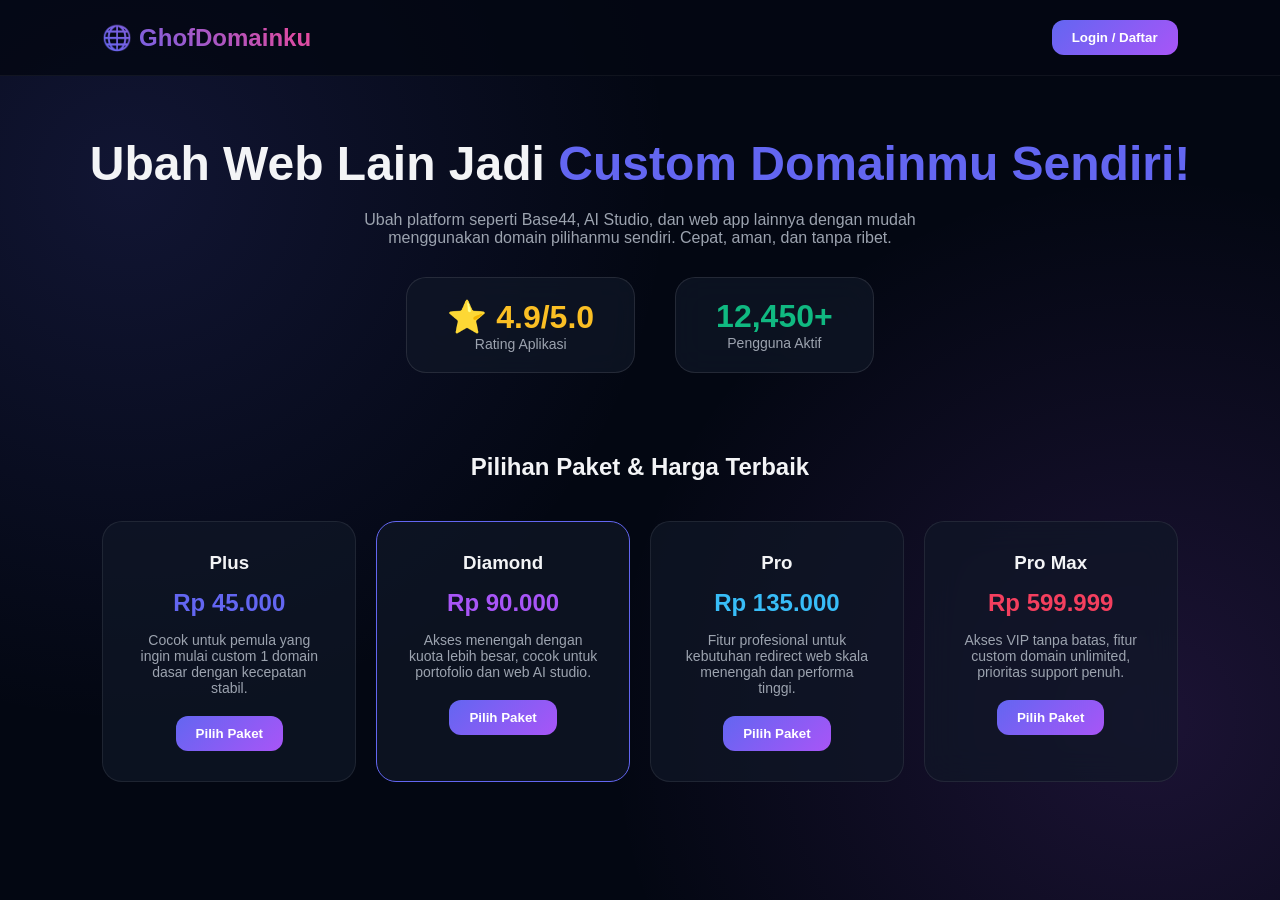
==== index.html @ a06cc6bf "Add initial HTML structure for GhofDomainku" ====
<!DOCTYPE html>
<html lang="id">
<head>
    <meta charset="UTF-8">
    <meta name="viewport" content="width=device-width, initial-scale=1.0">
    <title>GhofDomainku - Platform Custom Domain & AI Tools</title>
    <link rel="stylesheet" href="style.css">
    <link rel="manifest" href="manifest.json">
</head>
<body>

    <header>
        <div class="logo">🌐 GhofDomainku</div>
        <nav>
            <button class="btn" onclick="openAuthModal()">Login / Daftar</button>
            <button class="btn" id="installBtn" style="display:none; background:#10b981; margin-left: 10px;" onclick="installApp()">📥 Download App</button>
        </nav>
    </header>

    <!-- Hero Section -->
    <section style="text-align: center; padding: 60px 20px;" class="floating">
        <h1 style="font-size: 3rem; margin-bottom: 20px;">Ubah Web Lain Jadi <span style="color: #6366f1;">Custom Domainmu Sendiri!</span></h1>
        <p style="color: var(--text-muted); max-width: 600px; margin: 0 auto 30px;">Ubah platform seperti Base44, AI Studio, dan web app lainnya dengan mudah menggunakan domain pilihanmu sendiri. Cepat, aman, dan tanpa ribet.</p>
        
        <!-- Statistik Dinamis -->
        <div style="display: flex; justify-content: center; gap: 40px; margin-top: 30px;">
            <div class="glow-card" style="padding: 20px 40px;">
                <h3 id="statRating" style="font-size: 2rem; color: #fbbf24;">⭐ 4.9/5.0</h3>
                <p style="color: var(--text-muted); font-size: 14px;">Rating Aplikasi</p>
            </div>
            <div class="glow-card" style="padding: 20px 40px;">
                <h3 id="statUsers" style="font-size: 2rem; color: #10b981;">12,450+</h3>
                <p style="color: var(--text-muted); font-size: 14px;">Pengguna Aktif</p>
            </div>
        </div>
    </section>

    <!-- Pilihan Paket & Harga -->
    <h2 style="text-align: center; margin-top: 20px;">Pilihan Paket & Harga Terbaik</h2>
    <div class="pricing-grid">
        <div class="price-card">
            <h3>Plus</h3>
            <h2 style="color: var(--primary); margin: 15px 0;">Rp 45.000</h2>
            <p style="color: var(--text-muted); font-size: 14px; margin-bottom: 20px;">Cocok untuk pemula yang ingin mulai custom 1 domain dasar dengan kecepatan stabil.</p>
            <button class="btn" onclick="selectPackage('Plus', 45000)">Pilih Paket</button>
        </div>
        <div class="price-card" style="border-color: var(--primary);">
            <h3>Diamond</h3>
            <h2 style="color: var(--accent); margin: 15px 0;">Rp 90.000</h2>
            <p style="color: var(--text-muted); font-size: 14px; margin-bottom: 20px;">Akses menengah dengan kuota lebih besar, cocok untuk portofolio dan web AI studio.</p>
            <button class="btn" onclick="selectPackage('Diamond', 90000)">Pilih Paket</button>
        </div>
        <div class="price-card">
            <h3>Pro</h3>
            <h2 style="color: #38bdf8; margin: 15px 0;">Rp 135.000</h2>
            <p style="color: var(--text-muted); font-size: 14px; margin-bottom: 20px;">Fitur profesional untuk kebutuhan redirect web skala menengah dan performa tinggi.</p>
            <button class="btn" onclick="selectPackage('Pro', 135000)">Pilih Paket</button>
        </div>
        <div class="price-card glow-card">
            <h3>Pro Max</h3>
            <h2 style="color: #f43f5e; margin: 15px 0;">Rp 599.999</h2>
            <p style="color: var(--text-muted); font-size: 14px; margin-bottom: 20px;">Akses VIP tanpa batas, fitur custom domain unlimited, prioritas support penuh.</p>
            <button class="btn" onclick="selectPackage('Pro Max', 599999)">Pilih Paket</button>
        </div>
    </div>

    <!-- Modal Login / Register -->
    <div id="authModal" class="modal">
        <div class="modal-content">
            <h2>Masuk / Daftar Akun</h2>
            <p style="color: var(--text-muted); font-size: 13px; margin-bottom: 15px;">Masukkan Gmail aktif Anda untuk mulai menggunakan GhofDomainku.</p>
            <input type="email" id="userEmail" placeholder="nama@gmail.com">
            <input type="password" id="userPass" placeholder="Password akun">
            <button class="btn" style="width: 100%; margin-top: 10px;" onclick="handleLogin()">Masuk / Daftar</button>
            <button class="btn" style="width: 100%; margin-top: 10px; background: #334155;" onclick="closeAuthModal()">Tutup</button>
        </div>
    </div>

    <!-- Modal Checkout Pembayaran -->
    <div id="checkoutModal" class="modal">
        <div class="modal-content">
            <h2>Checkout Pembayaran</h2>
            <p id="summaryPackage" style="margin: 10px 0; color: #10b981; font-weight: bold;"></p>
            
            <label>Pilih Metode Pembayaran:</label>
            <select id="paymentMethod" onchange="showPaymentInfo()">
                <option value="dana">DANA (08979517541)</option>
                <option value="shopeepay">ShopeePay (08979517541)</option>
            </select>

            <div id="paymentInstructions" style="background: #1e293b; padding: 15px; border-radius: 10px; margin: 15px 0; font-size: 14px;">
                Transfer manual ke nomor: <b>08979517541</b> atas nama Admin GhofDomainku.
            </div>

            <button class="btn" style="width: 100%;" onclick="submitOrder()">Bayar Sekarang & Konfirmasi</button>
            <button class="btn" style="width: 100%; margin-top: 10px; background: #334155;" onclick="closeCheckout()">Batal</button>
        </div>
    </div>

    <script src="script.js"></script>
</body>
</html>
---- style.css ----
:root {
  --bg-color: #030712;
  --card-bg: rgba(17, 24, 39, 0.7);
  --primary: #6366f1;
  --accent: #a855f7;
  --text-main: #f3f4f6;
  --text-muted: #9ca3af;
}

* {
  margin: 0; padding: 0; box-sizing: border-box; font-family: 'Segoe UI', Tahoma, Geneva, Verdana, sans-serif;
}

body {
  background-color: var(--bg-color);
  color: var(--text-main);
  min-height: 100vh;
  overflow-x: hidden;
  background-image: radial-gradient(circle at 10% 20%, rgba(99, 102, 241, 0.15) 0%, transparent 40%),
                    radial-gradient(circle at 90% 80%, rgba(168, 85, 247, 0.15) 0%, transparent 40%);
}

/* Animasi Bergerak & Melayang */
@keyframes float {
  0% { transform: translateY(0px); }
  50% { transform: translateY(-10px); }
  100% { transform: translateY(0px); }
}

@keyframes pulseGlow {
  0% { box-shadow: 0 0 15px rgba(99, 102, 241, 0.4); }
  50% { box-shadow: 0 0 30px rgba(168, 85, 247, 0.8); }
  100% { box-shadow: 0 0 15px rgba(99, 102, 241, 0.4); }
}

.floating {
  animation: float 4s ease-in-out infinite;
}

.glow-card {
  background: var(--card-bg);
  backdrop-filter: blur(16px);
  border: 1px solid rgba(255, 255, 255, 0.1);
  border-radius: 20px;
  animation: pulseGlow 5s infinite;
}

/* Layout Umum */
header {
  display: flex; justify-content: space-between; align-items: center;
  padding: 20px 8%; border-bottom: 1px solid rgba(255,255,255,0.05);
  background: rgba(3, 7, 18, 0.8); position: sticky; top: 0; z-index: 100;
}

.logo { font-size: 24px; font-weight: bold; background: linear-gradient(45deg, #6366f1, #ec4899); -webkit-background-clip: text; -webkit-text-fill-color: transparent; }

.btn {
  background: linear-gradient(135deg, var(--primary), var(--accent));
  color: white; border: none; padding: 10px 20px; border-radius: 12px;
  cursor: pointer; font-weight: 600; transition: 0.3s;
}
.btn:hover { opacity: 0.9; transform: scale(1.05); }

/* Pricing Cards */
.pricing-grid {
  display: grid; grid-template-columns: repeat(auto-fit, minmax(240px, 1fr));
  gap: 20px; padding: 40px 8%;
}
.price-card {
  background: var(--card-bg); border: 1px solid rgba(255,255,255,0.08);
  padding: 30px; border-radius: 20px; text-align: center; transition: 0.3s;
}
.price-card:hover { transform: translateY(-5px); border-color: var(--primary); }

/* Modal */
.modal {
  display: none; position: fixed; top: 0; left: 0; width: 100%; height: 100%;
  background: rgba(0,0,0,0.8); backdrop-filter: blur(8px); justify-content: center; align-items: center; z-index: 1000;
}
.modal-content {
  background: #0f172a; padding: 30px; border-radius: 20px; width: 90%; max-width: 450px;
  border: 1px solid rgba(255,255,255,0.1);
}
input, select {
  width: 100%; padding: 12px; margin: 10px 0; background: #1e293b; border: 1px solid #334155;
  color: white; border-radius: 8px;
}
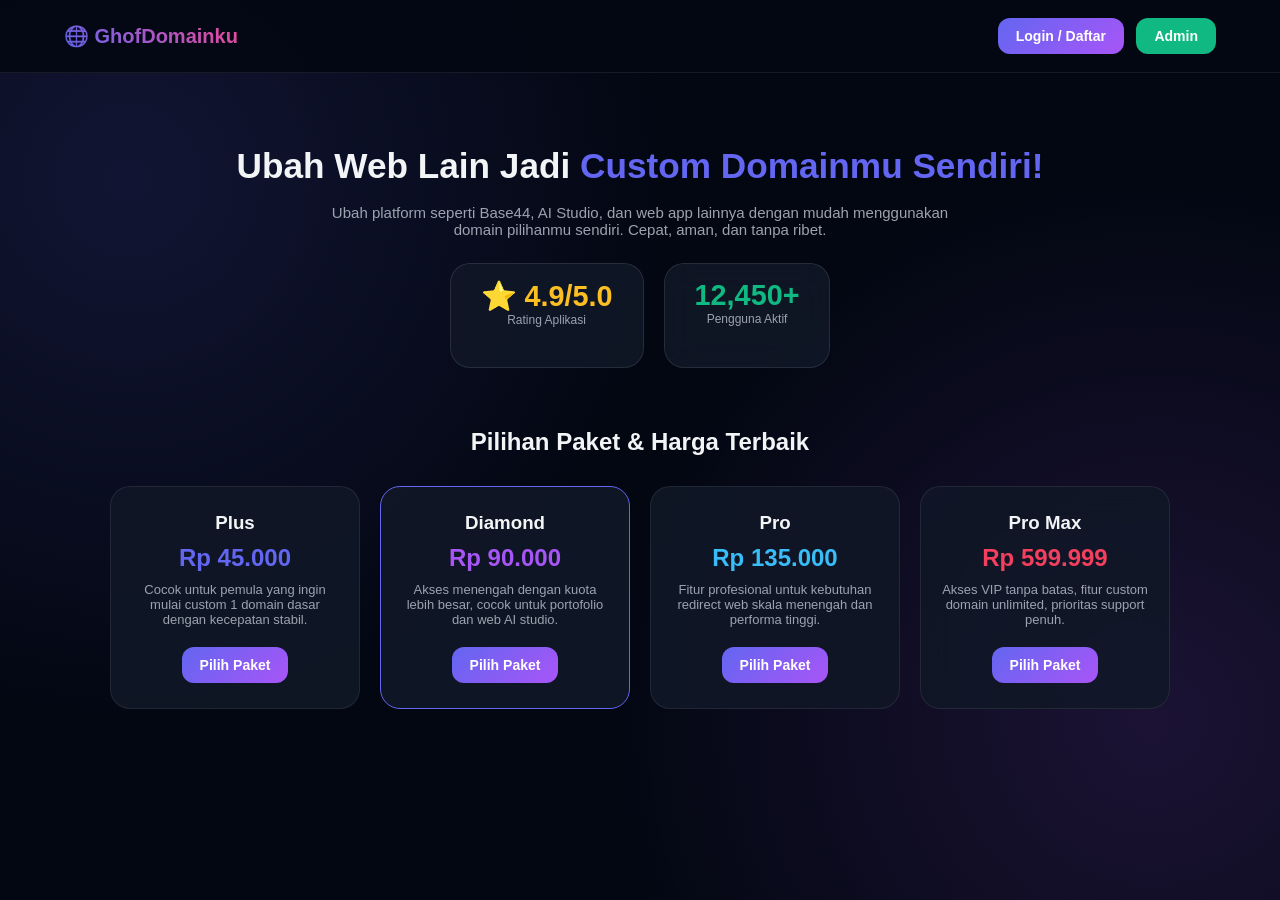
==== commit 092fa370: "Refactor index.html for improved structure and clarity" ====
--- a/index.html
+++ b/index.html
@@ -3,100 +3,280 @@
 <head>
     <meta charset="UTF-8">
     <meta name="viewport" content="width=device-width, initial-scale=1.0">
-    <title>GhofDomainku - Platform Custom Domain & AI Tools</title>
+    <title>GhofDomainku - Custom Domain & AI Tools</title>
     <link rel="stylesheet" href="style.css">
-    <link rel="manifest" href="manifest.json">
 </head>
 <body>
 
+    <!-- Header Navbar -->
     <header>
         <div class="logo">🌐 GhofDomainku</div>
-        <nav>
-            <button class="btn" onclick="openAuthModal()">Login / Daftar</button>
-            <button class="btn" id="installBtn" style="display:none; background:#10b981; margin-left: 10px;" onclick="installApp()">📥 Download App</button>
-        </nav>
+        <div id="navAuth">
+            <button class="btn" onclick="openModal('authModal')">Login / Daftar</button>
+            <button class="btn" style="background: #10b981; margin-left: 8px;" onclick="openAdminLogin()">Admin</button>
+        </div>
+        <div id="navUser" style="display:none; align-items: center; gap: 10px;">
+            <span id="userEmailDisplay" style="font-size: 13px; color: var(--text-muted);"></span>
+            <button class="btn" style="background: #ef4444; padding: 6px 12px;" onclick="logout()">Logout</button>
+        </div>
     </header>
 
-    <!-- Hero Section -->
-    <section style="text-align: center; padding: 60px 20px;" class="floating">
-        <h1 style="font-size: 3rem; margin-bottom: 20px;">Ubah Web Lain Jadi <span style="color: #6366f1;">Custom Domainmu Sendiri!</span></h1>
-        <p style="color: var(--text-muted); max-width: 600px; margin: 0 auto 30px;">Ubah platform seperti Base44, AI Studio, dan web app lainnya dengan mudah menggunakan domain pilihanmu sendiri. Cepat, aman, dan tanpa ribet.</p>
-        
-        <!-- Statistik Dinamis -->
-        <div style="display: flex; justify-content: center; gap: 40px; margin-top: 30px;">
-            <div class="glow-card" style="padding: 20px 40px;">
-                <h3 id="statRating" style="font-size: 2rem; color: #fbbf24;">⭐ 4.9/5.0</h3>
-                <p style="color: var(--text-muted); font-size: 14px;">Rating Aplikasi</p>
-            </div>
-            <div class="glow-card" style="padding: 20px 40px;">
-                <h3 id="statUsers" style="font-size: 2rem; color: #10b981;">12,450+</h3>
-                <p style="color: var(--text-muted); font-size: 14px;">Pengguna Aktif</p>
-            </div>
-        </div>
-    </section>
-
-    <!-- Pilihan Paket & Harga -->
-    <h2 style="text-align: center; margin-top: 20px;">Pilihan Paket & Harga Terbaik</h2>
-    <div class="pricing-grid">
-        <div class="price-card">
-            <h3>Plus</h3>
-            <h2 style="color: var(--primary); margin: 15px 0;">Rp 45.000</h2>
-            <p style="color: var(--text-muted); font-size: 14px; margin-bottom: 20px;">Cocok untuk pemula yang ingin mulai custom 1 domain dasar dengan kecepatan stabil.</p>
-            <button class="btn" onclick="selectPackage('Plus', 45000)">Pilih Paket</button>
-        </div>
-        <div class="price-card" style="border-color: var(--primary);">
-            <h3>Diamond</h3>
-            <h2 style="color: var(--accent); margin: 15px 0;">Rp 90.000</h2>
-            <p style="color: var(--text-muted); font-size: 14px; margin-bottom: 20px;">Akses menengah dengan kuota lebih besar, cocok untuk portofolio dan web AI studio.</p>
-            <button class="btn" onclick="selectPackage('Diamond', 90000)">Pilih Paket</button>
-        </div>
-        <div class="price-card">
-            <h3>Pro</h3>
-            <h2 style="color: #38bdf8; margin: 15px 0;">Rp 135.000</h2>
-            <p style="color: var(--text-muted); font-size: 14px; margin-bottom: 20px;">Fitur profesional untuk kebutuhan redirect web skala menengah dan performa tinggi.</p>
-            <button class="btn" onclick="selectPackage('Pro', 135000)">Pilih Paket</button>
-        </div>
-        <div class="price-card glow-card">
-            <h3>Pro Max</h3>
-            <h2 style="color: #f43f5e; margin: 15px 0;">Rp 599.999</h2>
-            <p style="color: var(--text-muted); font-size: 14px; margin-bottom: 20px;">Akses VIP tanpa batas, fitur custom domain unlimited, prioritas support penuh.</p>
-            <button class="btn" onclick="selectPackage('Pro Max', 599999)">Pilih Paket</button>
-        </div>
+    <div class="container">
+
+        <!-- HALAMAN UTAMA / LANDING PAGE -->
+        <div id="pageHome">
+            <section class="hero floating">
+                <h1>Ubah Web Lain Jadi <span style="color: #6366f1;">Custom Domainmu Sendiri!</span></h1>
+                <p>Ubah platform seperti Base44, AI Studio, dan web app lainnya dengan mudah menggunakan domain pilihanmu sendiri. Cepat, aman, dan tanpa ribet.</p>
+                
+                <!-- Statistik -->
+                <div class="stats-container">
+                    <div class="glow-card stat-box">
+                        <h3 id="displayRating" style="font-size: 1.8rem; color: #fbbf24;">⭐ 4.9/5.0</h3>
+                        <p style="color: var(--text-muted); font-size: 12px;">Rating Aplikasi</p>
+                    </div>
+                    <div class="glow-card stat-box">
+                        <h3 id="displayUsers" style="font-size: 1.8rem; color: #10b981;">12,450+</h3>
+                        <p style="color: var(--text-muted); font-size: 12px;">Pengguna Aktif</p>
+                    </div>
+                </div>
+            </section>
+
+            <!-- Bagian Dashboard User (Muncul Setelah Login) -->
+            <div id="userDashboardSection" style="display:none; margin-bottom: 40px;">
+                <div class="glow-card" style="padding: 25px;">
+                    <h2>🛠️ Panel Custom Domain</h2>
+                    <p style="color: var(--text-muted); font-size: 13px; margin-bottom: 15px;">Hubungkan URL web lain dengan domain pilihanmu.</p>
+                    
+                    <input type="text" id="targetUrl" placeholder="URL Web Asal (Cth: https://aistudio.google.com)">
+                    <input type="text" id="customDomainInput" placeholder="Domain Kamu (Cth: appku.com)">
+                    <button class="btn" onclick="saveCustomDomain()">Aktifkan Custom Domain</button>
+                    
+                    <div id="domainList" style="margin-top: 15px;"></div>
+                </div>
+            </div>
+
+            <!-- Pilihan Paket & Harga -->
+            <h2 style="text-align: center; margin-top: 20px;">Pilihan Paket & Harga Terbaik</h2>
+            <div class="pricing-grid">
+                <div class="price-card">
+                    <h3>Plus</h3>
+                    <h2 style="color: var(--primary); margin: 10px 0;">Rp 45.000</h2>
+                    <p style="color: var(--text-muted); font-size: 13px; margin-bottom: 20px;">Cocok untuk pemula yang ingin mulai custom 1 domain dasar dengan kecepatan stabil.</p>
+                    <button class="btn" onclick="selectPackage('Plus', 45000)">Pilih Paket</button>
+                </div>
+                <div class="price-card" style="border-color: var(--primary);">
+                    <h3>Diamond</h3>
+                    <h2 style="color: var(--accent); margin: 10px 0;">Rp 90.000</h2>
+                    <p style="color: var(--text-muted); font-size: 13px; margin-bottom: 20px;">Akses menengah dengan kuota lebih besar, cocok untuk portofolio dan web AI studio.</p>
+                    <button class="btn" onclick="selectPackage('Diamond', 90000)">Pilih Paket</button>
+                </div>
+                <div class="price-card">
+                    <h3>Pro</h3>
+                    <h2 style="color: #38bdf8; margin: 10px 0;">Rp 135.000</h2>
+                    <p style="color: var(--text-muted); font-size: 13px; margin-bottom: 20px;">Fitur profesional untuk kebutuhan redirect web skala menengah dan performa tinggi.</p>
+                    <button class="btn" onclick="selectPackage('Pro', 135000)">Pilih Paket</button>
+                </div>
+                <div class="price-card glow-card">
+                    <h3>Pro Max</h3>
+                    <h2 style="color: #f43f5e; margin: 10px 0;">Rp 599.999</h2>
+                    <p style="color: var(--text-muted); font-size: 13px; margin-bottom: 20px;">Akses VIP tanpa batas, fitur custom domain unlimited, prioritas support penuh.</p>
+                    <button class="btn" onclick="selectPackage('Pro Max', 599999)">Pilih Paket</button>
+                </div>
+            </div>
+        </div>
+
+        <!-- HALAMAN ADMIN PANEL (Khusus anakbahasainternational@gmail.com) -->
+        <div id="pageAdmin" style="display:none;">
+            <div style="display: flex; justify-content: space-between; align-items: center; margin-bottom: 20px;">
+                <h1>👑 Admin Panel GhofDomainku</h1>
+                <button class="btn" style="background: #334155;" onclick="backToHome()">Kembali ke Home</button>
+            </div>
+            
+            <div class="glow-card" style="padding: 25px; margin-bottom: 20px;">
+                <h3>📊 Pengaturan Statistik Home</h3>
+                <label>Ubah Rating Web:</label>
+                <input type="text" id="inputRating" value="4.9/5.0">
+                <label>Ubah Jumlah Pengguna Aktif:</label>
+                <input type="text" id="inputUsers" value="12,450+">
+                <button class="btn" onclick="updateAdminStats()">Simpan Statistik</button>
+            </div>
+
+            <div class="glow-card" style="padding: 25px;">
+                <h3>💳 Metode Pembayaran</h3>
+                <p style="color: var(--text-muted); font-size: 13px; margin-bottom: 10px;">Nomor DANA & ShopeePay saat ini: <b>08979517541</b></p>
+                <label>Ubah Nomor Pembayaran:</label>
+                <input type="text" id="inputPayNum" value="08979517541">
+                <button class="btn" onclick="updateAdminPay()">Simpan Nomor</button>
+            </div>
+        </div>
+
     </div>
 
-    <!-- Modal Login / Register -->
+    <!-- MODAL LOGIN / REGISTER -->
     <div id="authModal" class="modal">
         <div class="modal-content">
-            <h2>Masuk / Daftar Akun</h2>
-            <p style="color: var(--text-muted); font-size: 13px; margin-bottom: 15px;">Masukkan Gmail aktif Anda untuk mulai menggunakan GhofDomainku.</p>
-            <input type="email" id="userEmail" placeholder="nama@gmail.com">
-            <input type="password" id="userPass" placeholder="Password akun">
-            <button class="btn" style="width: 100%; margin-top: 10px;" onclick="handleLogin()">Masuk / Daftar</button>
-            <button class="btn" style="width: 100%; margin-top: 10px; background: #334155;" onclick="closeAuthModal()">Tutup</button>
+            <h2>Masuk / Daftar</h2>
+            <p style="color: var(--text-muted); font-size: 12px; margin-bottom: 15px;">Masukkan Gmail Anda untuk mulai.</p>
+            <input type="email" id="userEmailInput" placeholder="nama@gmail.com">
+            <button class="btn" style="width: 100%;" onclick="handleLogin()">Masuk / Daftar</button>
+            <button class="btn" style="width: 100%; margin-top: 10px; background: #334155;" onclick="closeModal('authModal')">Tutup</button>
         </div>
     </div>
 
-    <!-- Modal Checkout Pembayaran -->
+    <!-- MODAL CHECKOUT PEMBAYARAN -->
     <div id="checkoutModal" class="modal">
         <div class="modal-content">
-            <h2>Checkout Pembayaran</h2>
-            <p id="summaryPackage" style="margin: 10px 0; color: #10b981; font-weight: bold;"></p>
+            <h2>Konfirmasi Pembayaran</h2>
+            <p id="summaryText" style="margin: 10px 0; color: #10b981; font-weight: bold; font-size: 14px;"></p>
             
             <label>Pilih Metode Pembayaran:</label>
-            <select id="paymentMethod" onchange="showPaymentInfo()">
+            <select id="selectedMethod">
                 <option value="dana">DANA (08979517541)</option>
                 <option value="shopeepay">ShopeePay (08979517541)</option>
             </select>
 
-            <div id="paymentInstructions" style="background: #1e293b; padding: 15px; border-radius: 10px; margin: 15px 0; font-size: 14px;">
-                Transfer manual ke nomor: <b>08979517541</b> atas nama Admin GhofDomainku.
+            <div style="background: #1e293b; padding: 12px; border-radius: 8px; margin: 10px 0; font-size: 13px; color: var(--text-muted);">
+                Silakan transfer manual sesuai harga paket ke nomor <b style="color:white;">08979517541</b>. Lalu klik konfirmasi di bawah.
             </div>
 
             <button class="btn" style="width: 100%;" onclick="submitOrder()">Bayar Sekarang & Konfirmasi</button>
-            <button class="btn" style="width: 100%; margin-top: 10px; background: #334155;" onclick="closeCheckout()">Batal</button>
+            <button class="btn" style="width: 100%; margin-top: 10px; background: #334155;" onclick="closeModal('checkoutModal')">Batal</button>
         </div>
     </div>
 
-    <script src="script.js"></script>
+    <script>
+        // Cek Session Saat Dibuka
+        window.onload = function() {
+            checkAuthUI();
+            loadSettings();
+            loadDomains();
+        };
+
+        function openModal(id) { document.getElementById(id).style.display = 'flex'; }
+        function closeModal(id) { document.getElementById(id).style.display = 'none'; }
+
+        function handleLogin() {
+            const email = document.getElementById('userEmailInput').value;
+            if(!email) { alert('Masukkan email terlebih dahulu!'); return; }
+            
+            localStorage.setItem('ghof_user', email);
+            closeModal('authModal');
+            checkAuthUI();
+            alert('Login Berhasil!');
+        }
+
+        function logout() {
+            localStorage.removeItem('ghof_user');
+            checkAuthUI();
+            window.location.reload();
+        }
+
+        function checkAuthUI() {
+            const user = localStorage.getItem('ghof_user');
+            if(user) {
+                document.getElementById('navAuth').style.display = 'none';
+                document.getElementById('navUser').style.display = 'flex';
+                document.getElementById('userEmailDisplay').innerText = user;
+                document.getElementById('userDashboardSection').style.display = 'block';
+            } else {
+                document.getElementById('navAuth').style.display = 'block';
+                document.getElementById('navUser').style.display = 'none';
+                document.getElementById('userDashboardSection').style.display = 'none';
+            }
+        }
+
+        // Checkout Alur
+        let activePkg = '';
+        let activePrice = 0;
+
+        function selectPackage(pkg, price) {
+            const user = localStorage.getItem('ghof_user');
+            if(!user) {
+                alert('Silakan Login/Daftar terlebih dahulu untuk membeli paket!');
+                openModal('authModal');
+                return;
+            }
+            activePkg = pkg;
+            activePrice = price;
+            document.getElementById('summaryText').innerText = `Paket: ${pkg} - Rp ${price.toLocaleString()}`;
+            openModal('checkoutModal');
+        }
+
+        function submitOrder() {
+            const method = document.getElementById('selectedMethod').value;
+            alert(`Pesanan Paket ${activePkg} berhasil dicatat!\nSilakan transfer Rp ${activePrice.toLocaleString()} via ${method.toUpperCase()} ke nomor: 08979517541.\n\nTunggu verifikasi dari admin (anakbahasainternational@gmail.com).`);
+            closeModal('checkoutModal');
+        }
+
+        // Custom Domain Logic
+        function saveCustomDomain() {
+            const target = document.getElementById('targetUrl').value;
+            const custom = document.getElementById('customDomainInput').value;
+            if(!target || !custom) { alert('Harap isi URL target dan custom domain!'); return; }
+
+            let list = JSON.parse(localStorage.getItem('ghof_custom_list') || '[]');
+            list.push({ target, custom });
+            localStorage.setItem('ghof_custom_list', JSON.stringify(list));
+            
+            document.getElementById('targetUrl').value = '';
+            document.getElementById('customDomainInput').value = '';
+            loadDomains();
+            alert('Custom Domain berhasil diaktifkan!');
+        }
+
+        function loadDomains() {
+            const container = document.getElementById('domainList');
+            if(!container) return;
+            let list = JSON.parse(localStorage.getItem('ghof_custom_list') || '[]');
+            container.innerHTML = list.map(item => `
+                <div style="background:#1e293b; padding:10px 15px; border-radius:8px; margin-top:8px; font-size:13px; display:flex; justify-content:space-between; align-items:center;">
+                    <span>🌐 <b>${item.custom}</b> ➔ ${item.target}</span>
+                </div>
+            `).join('');
+        }
+
+        // Admin Panel Logic
+        function openAdminLogin() {
+            let email = prompt('Masukkan Email Khusus Admin:');
+            if(email === 'anakbahasainternational@gmail.com') {
+                document.getElementById('pageHome').style.display = 'none';
+                document.getElementById('pageAdmin').style.display = 'block';
+            } else if(email !== null) {
+                alert('Akses Ditolak! Hanya anakbahasainternational@gmail.com.');
+            }
+        }
+
+        function backToHome() {
+            document.getElementById('pageAdmin').style.display = 'none';
+            document.getElementById('pageHome').style.display = 'block';
+        }
+
+        function updateAdminStats() {
+            let r = document.getElementById('inputRating').value;
+            let u = document.getElementById('inputUsers').value;
+            localStorage.setItem('ghof_rating', r);
+            localStorage.setItem('ghof_users', u);
+            loadSettings();
+            alert('Statistik berhasil diperbarui!');
+        }
+
+        function updateAdminPay() {
+            let p = document.getElementById('inputPayNum').value;
+            localStorage.setItem('ghof_pay', p);
+            alert('Nomor pembayaran berhasil diperbarui!');
+        }
+
+        function loadSettings() {
+            if(localStorage.getItem('ghof_rating')) {
+                document.getElementById('displayRating').innerText = "⭐ " + localStorage.getItem('ghof_rating');
+                document.getElementById('inputRating').value = localStorage.getItem('ghof_rating');
+            }
+            if(localStorage.getItem('ghof_users')) {
+                document.getElementById('displayUsers').innerText = localStorage.getItem('ghof_users');
+                document.getElementById('inputUsers').value = localStorage.getItem('ghof_users');
+            }
+        }
+    </script>
 </body>
 </html>
--- a/style.css
+++ b/style.css
@@ -1,6 +1,6 @@
 :root {
   --bg-color: #030712;
-  --card-bg: rgba(17, 24, 39, 0.7);
+  --card-bg: rgba(17, 24, 39, 0.85);
   --primary: #6366f1;
   --accent: #a855f7;
   --text-main: #f3f4f6;
@@ -20,23 +20,20 @@
                     radial-gradient(circle at 90% 80%, rgba(168, 85, 247, 0.15) 0%, transparent 40%);
 }
 
-/* Animasi Bergerak & Melayang */
+/* Animasi Bergerak */
 @keyframes float {
   0% { transform: translateY(0px); }
-  50% { transform: translateY(-10px); }
+  50% { transform: translateY(-8px); }
   100% { transform: translateY(0px); }
 }
 
 @keyframes pulseGlow {
-  0% { box-shadow: 0 0 15px rgba(99, 102, 241, 0.4); }
-  50% { box-shadow: 0 0 30px rgba(168, 85, 247, 0.8); }
-  100% { box-shadow: 0 0 15px rgba(99, 102, 241, 0.4); }
+  0% { box-shadow: 0 0 15px rgba(99, 102, 241, 0.3); }
+  50% { box-shadow: 0 0 25px rgba(168, 85, 247, 0.6); }
+  100% { box-shadow: 0 0 15px rgba(99, 102, 241, 0.3); }
 }
 
-.floating {
-  animation: float 4s ease-in-out infinite;
-}
-
+.floating { animation: float 4s ease-in-out infinite; }
 .glow-card {
   background: var(--card-bg);
   backdrop-filter: blur(16px);
@@ -45,43 +42,53 @@
   animation: pulseGlow 5s infinite;
 }
 
-/* Layout Umum */
+/* Header Navbar */
 header {
   display: flex; justify-content: space-between; align-items: center;
-  padding: 20px 8%; border-bottom: 1px solid rgba(255,255,255,0.05);
-  background: rgba(3, 7, 18, 0.8); position: sticky; top: 0; z-index: 100;
+  padding: 18px 5%; border-bottom: 1px solid rgba(255,255,255,0.08);
+  background: rgba(3, 7, 18, 0.9); position: sticky; top: 0; z-index: 100;
 }
-
-.logo { font-size: 24px; font-weight: bold; background: linear-gradient(45deg, #6366f1, #ec4899); -webkit-background-clip: text; -webkit-text-fill-color: transparent; }
+.logo { font-size: 20px; font-weight: bold; background: linear-gradient(45deg, #6366f1, #ec4899); -webkit-background-clip: text; -webkit-text-fill-color: transparent; }
 
 .btn {
   background: linear-gradient(135deg, var(--primary), var(--accent));
-  color: white; border: none; padding: 10px 20px; border-radius: 12px;
-  cursor: pointer; font-weight: 600; transition: 0.3s;
+  color: white; border: none; padding: 10px 18px; border-radius: 12px;
+  cursor: pointer; font-weight: 600; transition: 0.3s; font-size: 14px;
 }
-.btn:hover { opacity: 0.9; transform: scale(1.05); }
+.btn:hover { opacity: 0.9; transform: scale(1.03); }
 
-/* Pricing Cards */
+/* Layout & Grid */
+.container { max-width: 1100px; margin: 0 auto; padding: 30px 20px; }
+
+.hero { text-align: center; padding: 40px 10px; }
+.hero h1 { font-size: 2.2rem; margin-bottom: 15px; line-height: 1.3; }
+.hero p { color: var(--text-muted); font-size: 15px; max-width: 650px; margin: 0 auto 25px; }
+
+/* Statistik Cards */
+.stats-container { display: flex; justify-content: center; gap: 20px; margin-top: 25px; flex-wrap: wrap; }
+.stat-box { padding: 15px 30px; text-align: center; min-width: 160px; }
+
+/* Pricing Grid */
 .pricing-grid {
-  display: grid; grid-template-columns: repeat(auto-fit, minmax(240px, 1fr));
-  gap: 20px; padding: 40px 8%;
+  display: grid; grid-template-columns: repeat(auto-fit, minmax(220px, 1fr));
+  gap: 20px; margin-top: 30px;
 }
 .price-card {
   background: var(--card-bg); border: 1px solid rgba(255,255,255,0.08);
-  padding: 30px; border-radius: 20px; text-align: center; transition: 0.3s;
+  padding: 25px 20px; border-radius: 20px; text-align: center; transition: 0.3s;
 }
 .price-card:hover { transform: translateY(-5px); border-color: var(--primary); }
 
-/* Modal */
+/* Modal / Pop-up */
 .modal {
   display: none; position: fixed; top: 0; left: 0; width: 100%; height: 100%;
-  background: rgba(0,0,0,0.8); backdrop-filter: blur(8px); justify-content: center; align-items: center; z-index: 1000;
+  background: rgba(0,0,0,0.8); backdrop-filter: blur(6px); justify-content: center; align-items: center; z-index: 1000; padding: 15px;
 }
 .modal-content {
-  background: #0f172a; padding: 30px; border-radius: 20px; width: 90%; max-width: 450px;
-  border: 1px solid rgba(255,255,255,0.1);
+  background: #0f172a; padding: 25px; border-radius: 20px; width: 100%; max-width: 400px;
+  border: 1px solid rgba(255,255,255,0.15); box-shadow: 0 10px 30px rgba(0,0,0,0.5);
 }
 input, select {
-  width: 100%; padding: 12px; margin: 10px 0; background: #1e293b; border: 1px solid #334155;
-  color: white; border-radius: 8px;
+  width: 100%; padding: 12px; margin: 8px 0 15px 0; background: #1e293b; border: 1px solid #334155;
+  color: white; border-radius: 10px; font-size: 14px;
 }
